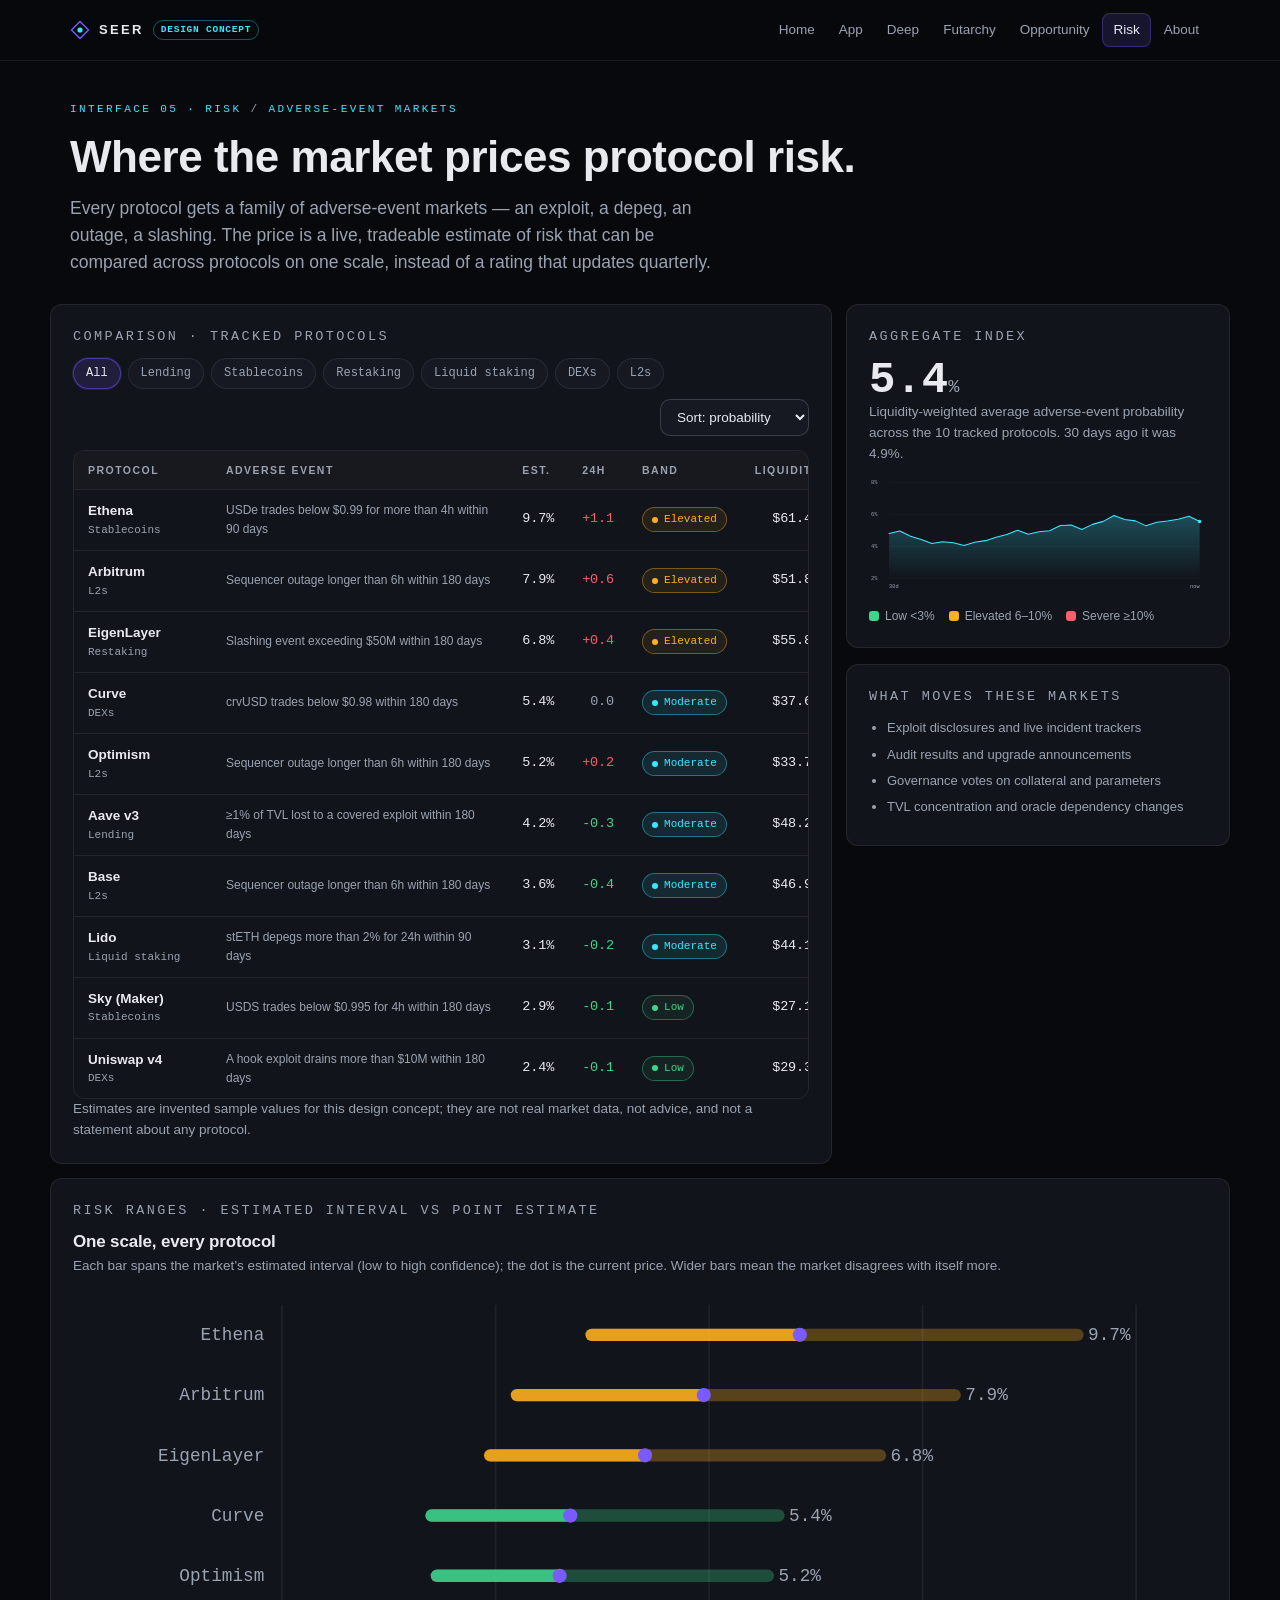
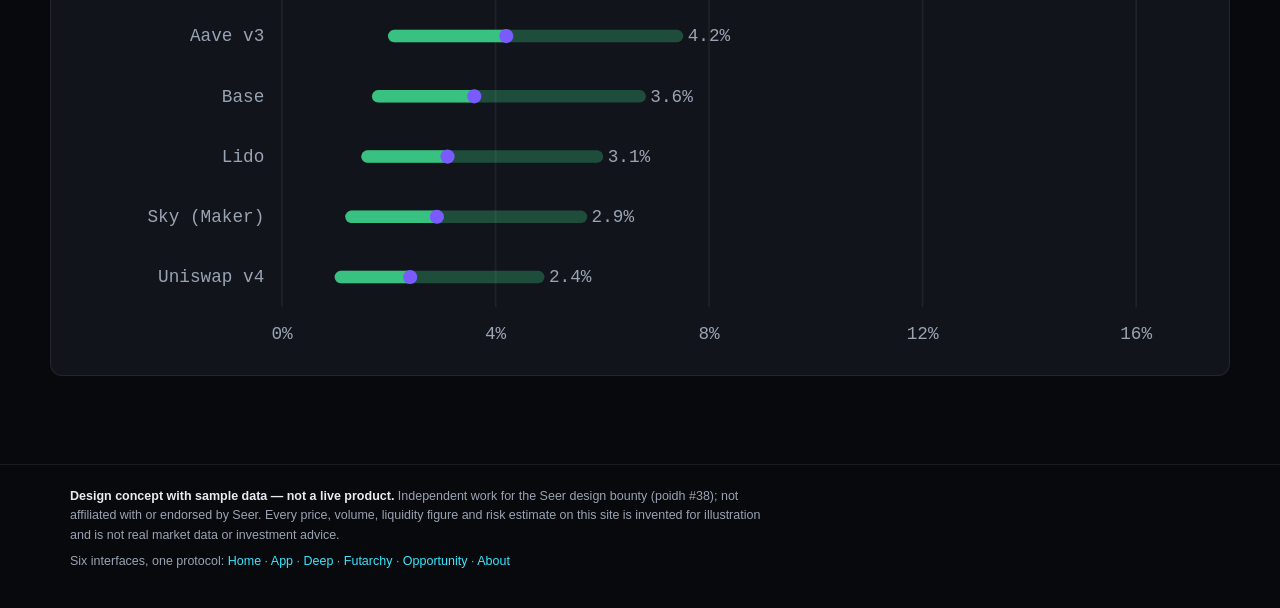
==== risk.html @ 9f6e5f10 "Seer: six connected interfaces plus index (design concept, sample data)" ====
<!DOCTYPE html>
<html lang="en">
<head>
<meta charset="utf-8">
<meta name="viewport" content="width=device-width, initial-scale=1">
<title>Seer Risk — where the market prices protocol risk</title>
<meta name="description" content="Design concept: risk markets across protocols — comparison table, risk ranges and a range chart. Sample data.">
<link rel="icon" href="favicon.svg" type="image/svg+xml">
<link rel="stylesheet" href="style.css">
</head>
<body>

<header class="site-header">
  <div class="wrap header-inner">
    <a class="brand" href="index.html" aria-label="Seer design concept — home">
      <svg width="20" height="20" viewBox="0 0 20 20" fill="none" aria-hidden="true">
        <path d="M10 1.5 18.5 10 10 18.5 1.5 10Z" stroke="#7A5BFF" stroke-width="1.4"/>
        <circle cx="10" cy="10" r="2.6" fill="#38E8FF"/>
      </svg>
      <span>SEER</span>
      <span class="brand-tag">design concept</span>
    </a>
    <nav class="site-nav" aria-label="Interfaces">
      <a href="index.html">Home</a>
      <a href="app.html">App</a>
      <a href="deep.html">Deep</a>
      <a href="futarchy.html">Futarchy</a>
      <a href="opportunity.html">Opportunity</a>
      <a href="risk.html" class="active">Risk</a>
      <a href="about.html">About</a>
    </nav>
  </div>
</header>

<main>
  <section class="page-head">
    <div class="wrap">
      <p class="kicker">Interface 05 · Risk <span class="sep">/</span> adverse-event markets</p>
      <h1>Where the market prices protocol risk.</h1>
      <p class="lead">Every protocol gets a family of adverse-event markets — an exploit, a
        depeg, an outage, a slashing. The price is a live, tradeable estimate of risk that can be
        compared across protocols on one scale, instead of a rating that updates quarterly.</p>
    </div>
  </section>

  <section class="wrap section" style="padding-top:20px">

    <div class="g12" style="align-items:start">
      <div class="col-8">
        <div class="card pad-lg">
          <p class="card-kicker">Comparison · tracked protocols</p>
          <div class="toolbar" style="grid-template-columns:1fr;gap:10px">
            <div style="display:flex;gap:10px;flex-wrap:wrap;align-items:center">
              <div class="chips" id="cats" role="group" aria-label="Category filter"></div>
              <select id="sort" aria-label="Sort protocols" style="margin-left:auto">
                <option value="p">Sort: probability</option>
                <option value="d">Sort: 24h change</option>
                <option value="liq">Sort: liquidity</option>
              </select>
            </div>
          </div>
          <div class="table-wrap">
            <table class="data" id="tbl" style="min-width:760px">
              <thead>
                <tr><th>Protocol</th><th>Adverse event</th><th class="right">Est.</th>
                  <th class="right">24h</th><th>Band</th><th class="right">Liquidity</th></tr>
              </thead>
              <tbody></tbody>
            </table>
          </div>
          <p class="tiny muted mt">Estimates are invented sample values for this design concept;
            they are not real market data, not advice, and not a statement about any protocol.</p>
        </div>
      </div>

      <div class="col-4">
        <div class="card pad-lg mb">
          <p class="card-kicker">Aggregate index</p>
          <div class="big-num">5.4<small>%</small></div>
          <p class="small muted mt">Liquidity-weighted average adverse-event probability across
            the 10 tracked protocols. 30 days ago it was 4.9%.</p>
          <svg class="chart" id="index" role="img" aria-label="Index, 30 days"></svg>
          <div class="legend mt">
            <span><i style="background:#3DD68C"></i>Low &lt;3%</span>
            <span><i style="background:#FFB020"></i>Elevated 6–10%</span>
            <span><i style="background:#FF5C6C"></i>Severe ≥10%</span>
          </div>
        </div>
        <div class="card pad-lg">
          <p class="card-kicker">What moves these markets</p>
          <ul class="small muted" style="padding-left:18px;margin:0">
            <li>Exploit disclosures and live incident trackers</li>
            <li>Audit results and upgrade announcements</li>
            <li>Governance votes on collateral and parameters</li>
            <li>TVL concentration and oracle dependency changes</li>
          </ul>
        </div>
      </div>

      <div class="col-12">
        <div class="card pad-lg">
          <p class="card-kicker">Risk ranges · estimated interval vs point estimate</p>
          <h3 style="margin-bottom:4px">One scale, every protocol</h3>
          <p class="small muted mb">Each bar spans the market&rsquo;s estimated interval (low to
            high confidence); the dot is the current price. Wider bars mean the market disagrees
            with itself more.</p>
          <svg class="chart" id="ranges" role="img" aria-label="Risk ranges by protocol"></svg>
        </div>
      </div>
    </div>

  </section>
</main>

<footer class="site-footer">
  <div class="wrap">
    <p class="foot-line"><strong>Design concept with sample data — not a live product.</strong>
      Independent work for the Seer design bounty (poidh #38); not affiliated with or endorsed by
      Seer. Every price, volume, liquidity figure and risk estimate on this site is invented for
      illustration and is not real market data or investment advice.</p>
    <p class="foot-line">Six interfaces, one protocol: <a href="index.html">Home</a> ·
      <a href="app.html">App</a> · <a href="deep.html">Deep</a> ·
      <a href="futarchy.html">Futarchy</a> · <a href="opportunity.html">Opportunity</a> ·
      <a href="about.html">About</a></p>
  </div>
</footer>

<script src="site.js"></script>
<script>
/* ---- invented sample estimates. Not real market data. ---- */
const PROTS = [
  { name:'Aave v3',    cat:'Lending',        ev:'≥1% of TVL lost to a covered exploit within 180 days', p:4.2, lo:2.1, hi:7.4,  d:-0.3, liq:48200 },
  { name:'Ethena',     cat:'Stablecoins',    ev:'USDe trades below $0.99 for more than 4h within 90 days', p:9.7, lo:5.8, hi:14.9, d:+1.1, liq:61400 },
  { name:'EigenLayer', cat:'Restaking',      ev:'Slashing event exceeding $50M within 180 days',        p:6.8, lo:3.9, hi:11.2, d:+0.4, liq:55800 },
  { name:'Lido',       cat:'Liquid staking', ev:'stETH depegs more than 2% for 24h within 90 days',      p:3.1, lo:1.6, hi:5.9,  d:-0.2, liq:44100 },
  { name:'Curve',      cat:'DEXs',           ev:'crvUSD trades below $0.98 within 180 days',            p:5.4, lo:2.8, hi:9.3,  d: 0.0, liq:37600 },
  { name:'Uniswap v4', cat:'DEXs',           ev:'A hook exploit drains more than $10M within 180 days',   p:2.4, lo:1.1, hi:4.8,  d:-0.1, liq:29300 },
  { name:'Arbitrum',   cat:'L2s',            ev:'Sequencer outage longer than 6h within 180 days',        p:7.9, lo:4.4, hi:12.6, d:+0.6, liq:51800 },
  { name:'Base',       cat:'L2s',            ev:'Sequencer outage longer than 6h within 180 days',        p:3.6, lo:1.8, hi:6.7,  d:-0.4, liq:46900 },
  { name:'Optimism',   cat:'L2s',            ev:'Sequencer outage longer than 6h within 180 days',        p:5.2, lo:2.9, hi:9.1,  d:+0.2, liq:33700 },
  { name:'Sky (Maker)',cat:'Stablecoins',    ev:'USDS trades below $0.995 for 4h within 180 days',        p:2.9, lo:1.3, hi:5.6,  d:-0.1, liq:27100 }
];

const S = { cat:'All', sort:'p' };

function bandOf(p){
  if (p < 3)  return ['Low', 'success'];
  if (p < 6)  return ['Moderate', 'cyan'];
  if (p < 10) return ['Elevated', 'warning'];
  return ['Severe', 'danger'];
}

const cats = ['All', ...new Set(PROTS.map(p => p.cat))];
$('#cats').innerHTML = cats.map(c => `<button class="chip${c === S.cat ? ' on' : ''}" data-cat="${c}">${c}</button>`).join('');
$('#cats').addEventListener('click', e => {
  const b = e.target.closest('.chip'); if (!b) return;
  S.cat = b.dataset.cat;
  $('#cats').querySelectorAll('.chip').forEach(x => x.classList.toggle('on', x === b));
  render();
});
$('#sort').addEventListener('change', e => { S.sort = e.target.value; render(); });

function render(){
  let list = PROTS.filter(p => S.cat === 'All' || p.cat === S.cat);
  list = list.slice().sort((a, b) =>
    S.sort === 'p' ? b.p - a.p : S.sort === 'd' ? (b.d - a.d) : b.liq - a.liq);
  /* innerHTML below interpolates only literals/numbers from this file. */
  $('#tbl tbody').innerHTML = list.map(p => {
    const [band, cls] = bandOf(p.p);
    return `
    <tr class="plain">
      <td><div class="q" style="min-width:110px">${p.name}</div><div class="id">${p.cat}</div></td>
      <td class="tiny muted" style="min-width:240px">${p.ev}</td>
      <td class="right num">${p.p.toFixed(1)}%</td>
      <td class="right num ${p.d > 0 ? 'down' : p.d < 0 ? 'up' : 'muted'}">${p.d > 0 ? '+' : ''}${p.d.toFixed(1)}</td>
      <td><span class="pill ${cls}"><span class="dot"></span>${band}</span></td>
      <td class="right num">${fmtUsd(p.liq)}</td>
    </tr>`; }).join('');
  rangePlot($('#ranges'), list, 16);
}

/* index sparkline: invented 30-day series */
priceChart($('#index'), walk(777, 30, 4.9, 0.35, 0.017), { cyan:true, gradId:'gIdx', x0:'30d', x1:'now' });

render();
</script>
</body>
</html>
---- style.css ----
/* ============================================================
   Seer — six connected interfaces · one shared stylesheet
   Independent design concept for the Seer design bounty (poidh #38).
   No webfonts, no CDNs, no trackers, no build step.
   Palette: bg #08090C · surface #12141B · violet #7A5BFF · cyan #38E8FF
   ============================================================ */

*,*::before,*::after{ box-sizing:border-box; }

:root{
  --bg:#08090C;
  --surface:#12141B;
  --surface-2:#161922;
  --surface-3:#1B1F2A;
  --border:rgba(255,255,255,.08);
  --border-strong:rgba(255,255,255,.16);
  --violet:#7A5BFF;
  --violet-dim:rgba(122,91,255,.14);
  --cyan:#38E8FF;
  --cyan-dim:rgba(56,232,255,.10);
  --success:#3DD68C;
  --warning:#FFB020;
  --danger:#FF5C6C;
  --text:#E8EAF0;
  --muted:#9AA3B2;
  --radius:12px;
  --mono:ui-monospace,SFMono-Regular,"SF Mono",Menlo,Consolas,"Liberation Mono",monospace;
  --sans:-apple-system,BlinkMacSystemFont,"Segoe UI",Roboto,Ubuntu,"Helvetica Neue",Arial,sans-serif;
  --maxw:1180px;
}

html{ -webkit-text-size-adjust:100%; }
body{
  margin:0; background:var(--bg); color:var(--text);
  font-family:var(--sans); font-size:15px; line-height:1.55;
  -webkit-font-smoothing:antialiased; text-rendering:optimizeLegibility;
}
::selection{ background:rgba(122,91,255,.35); }

a{ color:var(--cyan); text-decoration:none; }
a:hover{ text-decoration:underline; text-underline-offset:3px; }
a:focus-visible,button:focus-visible,input:focus-visible,select:focus-visible{
  outline:2px solid var(--violet); outline-offset:2px; border-radius:6px;
}

h1,h2,h3,h4{ margin:0 0 12px; font-weight:650; letter-spacing:-.01em; line-height:1.15; }
h1{ font-size:clamp(28px,4.6vw,44px); }
h2{ font-size:clamp(20px,2.8vw,26px); }
h3{ font-size:17px; }
p{ margin:0 0 12px; }
ul{ margin:0 0 12px; padding-left:20px; }
li{ margin:0 0 6px; }

.wrap{ width:100%; max-width:var(--maxw); margin:0 auto; padding:0 20px; }
.muted{ color:var(--muted); }
.num{ font-family:var(--mono); font-variant-numeric:tabular-nums; letter-spacing:-.01em; }
.up{ color:var(--success); } .down{ color:var(--danger); }
.tiny{ font-size:12px; } .small{ font-size:13px; }
.center{ text-align:center; } .right{ text-align:right; }
.mt{ margin-top:16px; } .mt-lg{ margin-top:28px; } .mb{ margin-bottom:16px; }

/* ---------- header ---------- */
.site-header{ position:sticky; top:0; z-index:50; background:rgba(8,9,12,.86); -webkit-backdrop-filter:blur(10px); backdrop-filter:blur(10px); border-bottom:1px solid var(--border); }
.header-inner{ display:flex; align-items:center; gap:14px; min-height:60px; }
.brand{ display:flex; align-items:center; gap:9px; color:var(--text); font-weight:700; letter-spacing:.18em; font-size:13px; text-decoration:none; white-space:nowrap; }
.brand:hover{ text-decoration:none; }
.brand svg{ display:block; }
.brand-tag{ font-family:var(--mono); font-size:9.5px; letter-spacing:.08em; text-transform:uppercase; color:var(--cyan); border:1px solid rgba(56,232,255,.35); border-radius:999px; padding:2px 7px; }
.site-nav{ display:flex; gap:2px; margin-left:auto; overflow-x:auto; scrollbar-width:none; -ms-overflow-style:none; }
.site-nav::-webkit-scrollbar{ display:none; }
.site-nav a{ color:var(--muted); font-size:13.5px; padding:7px 11px; border-radius:8px; text-decoration:none; white-space:nowrap; }
.site-nav a:hover{ color:var(--text); background:rgba(255,255,255,.05); text-decoration:none; }
.site-nav a.active{ color:var(--text); background:var(--violet-dim); box-shadow:inset 0 0 0 1px rgba(122,91,255,.35); }

/* ---------- footer ---------- */
.site-footer{ margin-top:56px; border-top:1px solid var(--border); padding:22px 0 30px; }
.site-footer .foot-line{ margin:0 0 7px; font-size:12.5px; color:var(--muted); max-width:100ch; }
.site-footer strong{ color:var(--text); font-weight:600; }

/* ---------- hero / page head ---------- */
.hero{ position:relative; overflow:hidden; padding:52px 0 36px; }
.hero::before{ content:""; position:absolute; inset:-38% -18% auto -18%; height:430px; pointer-events:none;
  background:radial-gradient(52% 60% at 26% 22%, rgba(122,91,255,.20), transparent 70%),
             radial-gradient(42% 52% at 80% 0%, rgba(56,232,255,.09), transparent 70%); }
.hero > *{ position:relative; }
.kicker{ font-family:var(--mono); font-size:11px; letter-spacing:.22em; text-transform:uppercase; color:var(--cyan); margin-bottom:14px; }
.kicker .sep{ color:var(--muted); }
.lead{ font-size:clamp(15px,1.6vw,17.5px); color:var(--muted); max-width:66ch; }
.hero-actions{ display:flex; flex-wrap:wrap; gap:10px; margin-top:22px; }

.page-head{ padding:40px 0 8px; }
.page-head .lead{ margin-bottom:0; }

.section{ padding:32px 0; }
.section-head{ margin-bottom:18px; }
.section-head h2{ margin-bottom:6px; }
.section-head .sub{ color:var(--muted); font-size:14px; max-width:70ch; }

/* ---------- buttons & chips ---------- */
.btn{ display:inline-flex; align-items:center; gap:8px; font:inherit; font-size:14px; font-weight:600;
  color:var(--text); background:var(--surface-2); border:1px solid var(--border-strong); border-radius:10px;
  padding:10px 16px; cursor:pointer; text-decoration:none;
  transition:background .15s ease,border-color .15s ease,transform .1s ease; }
.btn:hover{ background:var(--surface-3); text-decoration:none; }
.btn:active{ transform:translateY(1px); }
.btn.primary{ background:linear-gradient(180deg,rgba(122,91,255,.95),rgba(108,78,238,.92)); border-color:rgba(122,91,255,.7);
  box-shadow:0 10px 28px -14px rgba(122,91,255,.75); }
.btn.primary:hover{ background:linear-gradient(180deg,#8a6fff,#7A5BFF); }
.btn.ghost{ background:transparent; }
.btn.sm{ font-size:12.5px; padding:6px 12px; border-radius:8px; }

.chips{ display:flex; flex-wrap:wrap; gap:7px; }
.chip{ font:inherit; font-family:var(--mono); font-size:12px; color:var(--muted); background:var(--surface-2);
  border:1px solid var(--border); border-radius:999px; padding:5px 12px; cursor:pointer;
  transition:color .12s ease,border-color .12s ease,background .12s ease; }
.chip:hover{ color:var(--text); border-color:var(--border-strong); }
.chip.on{ color:var(--text); background:var(--violet-dim); border-color:rgba(122,91,255,.5); box-shadow:0 0 0 1px rgba(122,91,255,.18); }

/* ---------- cards ---------- */
.card{ background:var(--surface); border:1px solid var(--border); border-radius:var(--radius); padding:18px; }
.card.pad-lg{ padding:22px; }
.card-hover{ transition:border-color .15s ease,transform .15s ease,box-shadow .15s ease; }
.card-hover:hover{ border-color:rgba(122,91,255,.45); transform:translateY(-2px); box-shadow:0 16px 36px -24px rgba(122,91,255,.6); }
.card-link{ display:block; color:inherit; text-decoration:none; height:100%; }
.card-link:hover{ text-decoration:none; }
.card-kicker{ font-family:var(--mono); font-size:10.5px; letter-spacing:.18em; text-transform:uppercase; color:var(--muted); margin-bottom:8px; display:flex; align-items:center; gap:8px; }
.card-title{ font-size:16px; font-weight:650; margin:0 0 6px; }
.card p{ margin:0 0 10px; color:var(--muted); font-size:13.5px; }
.card p:last-child{ margin-bottom:0; }
.card-cta{ font-size:13px; color:var(--cyan); font-weight:600; }
.icon-chip{ width:34px; height:34px; border-radius:9px; display:inline-flex; align-items:center; justify-content:center;
  background:var(--violet-dim); box-shadow:inset 0 0 0 1px rgba(122,91,255,.35); margin-bottom:12px; }
.icon-chip.cyan{ background:var(--cyan-dim); box-shadow:inset 0 0 0 1px rgba(56,232,255,.35); }
.icon-chip svg{ display:block; }

/* ---------- grid ---------- */
.g12{ display:grid; grid-template-columns:repeat(12,minmax(0,1fr)); gap:14px; }
.col-3,.col-4,.col-5,.col-6,.col-7,.col-8,.col-9,.col-12{ grid-column:span 12; }
@media(min-width:720px){
  .col-3{grid-column:span 6}.col-4{grid-column:span 6}.col-5{grid-column:span 6}.col-6{grid-column:span 6}
  .col-7{grid-column:span 12}.col-8{grid-column:span 12}.col-9{grid-column:span 12}
}
@media(min-width:1024px){
  .col-3{grid-column:span 3}.col-4{grid-column:span 4}.col-5{grid-column:span 5}
  .col-6{grid-column:span 6}.col-7{grid-column:span 7}.col-8{grid-column:span 8}.col-9{grid-column:span 9}
}

/* ---------- stats ---------- */
.stats{ display:grid; grid-template-columns:repeat(2,1fr); gap:12px; }
@media(min-width:720px){ .stats{ grid-template-columns:repeat(4,1fr); } }
.stat{ background:var(--surface); border:1px solid var(--border); border-radius:var(--radius); padding:16px; }
.stat-val{ font-family:var(--mono); font-size:clamp(20px,2.6vw,26px); font-weight:600; }
.stat-label{ font-size:12px; color:var(--muted); margin-top:4px; }
.stat-delta{ font-family:var(--mono); font-size:11.5px; margin-top:6px; }

/* ---------- pills ---------- */
.pill{ display:inline-flex; align-items:center; gap:6px; font-family:var(--mono); font-size:11px;
  padding:3px 9px; border-radius:999px; border:1px solid var(--border-strong); color:var(--muted);
  background:var(--surface-2); white-space:nowrap; }
.pill.success{ color:var(--success); border-color:rgba(61,214,140,.4); background:rgba(61,214,140,.08); }
.pill.warning{ color:var(--warning); border-color:rgba(255,176,32,.4); background:rgba(255,176,32,.08); }
.pill.danger{ color:var(--danger); border-color:rgba(255,92,108,.4); background:rgba(255,92,108,.08); }
.pill.violet{ color:#B9A8FF; border-color:rgba(122,91,255,.45); background:var(--violet-dim); }
.pill.cyan{ color:var(--cyan); border-color:rgba(56,232,255,.4); background:var(--cyan-dim); }
.dot{ width:6px; height:6px; border-radius:50%; background:currentColor; display:inline-block; }

/* ---------- tables ---------- */
.table-wrap{ overflow-x:auto; border:1px solid var(--border); border-radius:var(--radius); background:var(--surface); }
table.data{ width:100%; border-collapse:collapse; font-size:13.5px; min-width:660px; }
table.data th{ text-align:left; font-size:10.5px; letter-spacing:.14em; text-transform:uppercase; color:var(--muted);
  font-weight:600; padding:11px 14px; border-bottom:1px solid var(--border); background:rgba(255,255,255,.02); white-space:nowrap; }
table.data td{ padding:11px 14px; border-bottom:1px solid var(--border); vertical-align:middle; }
table.data tbody tr:last-child td{ border-bottom:none; }
table.data tbody tr{ cursor:pointer; transition:background .12s ease; }
table.data tbody tr:hover{ background:rgba(255,255,255,.03); }
table.data tbody tr.sel{ background:var(--violet-dim); box-shadow:inset 2px 0 0 var(--violet); }
table.data tbody tr.plain{ cursor:default; }
table.data tbody tr.cut td{ border-top:1px dashed rgba(56,232,255,.55); }
table.data .q{ color:var(--text); font-weight:550; min-width:260px; }
table.data .id{ font-family:var(--mono); font-size:11px; color:var(--muted); }

/* ---------- bars ---------- */
.bar-row{ display:grid; grid-template-columns:minmax(120px,1.4fr) 1fr minmax(64px,auto); gap:12px; align-items:center; padding:9px 0; border-bottom:1px solid var(--border); }
.bar-row:last-child{ border-bottom:none; }
.bar-label{ font-size:13px; color:var(--text); }
.bar-sub{ font-size:11.5px; color:var(--muted); font-family:var(--mono); }
.bar-track{ position:relative; height:9px; border-radius:999px; background:rgba(255,255,255,.05); overflow:hidden; }
.bar-fill{ position:absolute; inset:0 auto 0 0; width:0%; border-radius:999px;
  background:linear-gradient(90deg,rgba(122,91,255,.9),rgba(56,232,255,.75)); transition:width .5s ease; }
.bar-fill.warn{ background:linear-gradient(90deg,rgba(255,176,32,.85),rgba(255,92,108,.8)); }
.bar-fill.ok{ background:linear-gradient(90deg,rgba(61,214,140,.9),rgba(56,232,255,.6)); }
.bar-val{ font-family:var(--mono); font-size:13px; text-align:right; }

/* ---------- tabs ---------- */
.tabs{ display:flex; gap:4px; border-bottom:1px solid var(--border); margin:14px 0 12px; }
.tab{ font:inherit; font-size:13px; color:var(--muted); background:transparent; border:none; border-bottom:2px solid transparent;
  padding:8px 10px; cursor:pointer; }
.tab:hover{ color:var(--text); }
.tab[aria-selected="true"]{ color:var(--text); border-bottom-color:var(--violet); }

/* ---------- order book ---------- */
.ob{ font-size:12.5px; }
.ob-head,.ob-row{ display:grid; grid-template-columns:1fr 1fr 1fr; gap:8px; padding:5px 10px; border-radius:6px; }
.ob-head{ font-size:10px; letter-spacing:.14em; text-transform:uppercase; color:var(--muted); padding-bottom:8px; }
.ob-row{ position:relative; font-family:var(--mono); }
.ob-row > span{ position:relative; z-index:1; }
.ob-row .sz{ text-align:right; color:var(--muted); }
.ob-row .px{ text-align:center; }
.ob-bar{ position:absolute; top:1px; bottom:1px; right:0; border-radius:4px; z-index:0; }
.ob-ask .ob-bar{ background:rgba(255,92,108,.12); }
.ob-bid .ob-bar{ background:rgba(61,214,140,.12); }
.ob-mid{ display:flex; align-items:center; justify-content:space-between; padding:8px 10px; margin:6px 0;
  border-top:1px solid var(--border); border-bottom:1px solid var(--border); font-family:var(--mono); font-size:12.5px; }

/* ---------- charts (inline SVG) ---------- */
.chart{ width:100%; height:auto; display:block; }
.chart .grid-line{ stroke:rgba(255,255,255,.06); stroke-width:1; }
.chart .axis-text{ fill:#9AA3B2; font-size:10px; font-family:var(--mono); }
.chart .line{ fill:none; stroke:var(--violet); stroke-width:2; stroke-linejoin:round; stroke-linecap:round; }
.chart .line.cyan{ stroke:var(--cyan); }
.chart .line.dim{ stroke:rgba(154,163,178,.5); stroke-dasharray:4 4; }
.chart .area{ opacity:.9; }
.chart .dot{ fill:var(--violet); }
.chart .dot.cyan{ fill:var(--cyan); }
.chart .ref{ stroke:rgba(56,232,255,.5); stroke-dasharray:5 4; stroke-width:1; }
.chart .range{ stroke-width:7; stroke-linecap:round; opacity:.85; }
.chart .range.lo{ stroke:var(--success); }
.chart .range.mid{ stroke:var(--warning); }
.chart .range.hi{ stroke:var(--danger); }

/* ---------- callouts / notes ---------- */
.note{ border:1px solid rgba(56,232,255,.28); background:rgba(56,232,255,.05); border-radius:var(--radius);
  padding:14px 16px; font-size:13px; color:var(--muted); }
.note strong{ color:var(--text); }
.note.violet{ border-color:rgba(122,91,255,.35); background:rgba(122,91,255,.06); }
.note.warn{ border-color:rgba(255,176,32,.35); background:rgba(255,176,32,.05); }

/* ---------- misc ---------- */
.grid-tiles{ display:grid; grid-template-columns:repeat(auto-fill,minmax(34px,1fr)); gap:5px; }
.tile{ aspect-ratio:1/1; border-radius:6px; background:rgba(122,91,255,.12); border:1px solid var(--border); position:relative; }
.tile span{ position:absolute; inset:0; display:flex; align-items:center; justify-content:center; font-family:var(--mono); font-size:9px; color:rgba(232,234,240,.75); }
.steps{ display:grid; gap:12px; grid-template-columns:1fr; counter-reset:step; }
@media(min-width:720px){ .steps{ grid-template-columns:repeat(3,1fr); } }
.step{ background:var(--surface); border:1px solid var(--border); border-radius:var(--radius); padding:18px; }
.step-n{ font-family:var(--mono); font-size:11px; color:var(--cyan); letter-spacing:.2em; }
.step h3{ margin:8px 0 6px; font-size:15px; }
.step p{ margin:0; color:var(--muted); font-size:13.5px; }
.kv{ display:grid; grid-template-columns:auto 1fr; gap:6px 16px; font-size:13.5px; }
.kv dt{ color:var(--muted); font-size:12px; letter-spacing:.06em; text-transform:uppercase; padding-top:2px; }
.kv dd{ margin:0; font-family:var(--mono); }
.big-num{ font-family:var(--mono); font-size:clamp(30px,5vw,44px); font-weight:650; line-height:1; }
.big-num small{ font-size:.42em; color:var(--muted); font-weight:500; }
.split{ display:grid; gap:14px; grid-template-columns:1fr; }
@media(min-width:900px){ .split{ grid-template-columns:1.6fr 1fr; } .split.rev{ grid-template-columns:1fr 1.6fr; } }
.sticky{ position:sticky; top:76px; }
.legend{ display:flex; gap:14px; flex-wrap:wrap; font-size:12px; color:var(--muted); }
.legend i{ display:inline-block; width:10px; height:10px; border-radius:3px; margin-right:6px; vertical-align:-1px; }
.hr{ border:none; border-top:1px solid var(--border); margin:22px 0; }
.toolbar{ display:grid; gap:10px; margin-bottom:14px; }
@media(min-width:860px){ .toolbar{ grid-template-columns:minmax(220px,1fr) auto auto; align-items:center; } }
input[type=search],select{ font:inherit; font-size:13.5px; color:var(--text); background:var(--surface-2);
  border:1px solid var(--border-strong); border-radius:10px; padding:9px 12px; }
input[type=search]{ width:100%; }
input[type=search]::placeholder{ color:var(--muted); }
.result-count{ font-family:var(--mono); font-size:12px; color:var(--muted); }

@media (prefers-reduced-motion: reduce){
  *{ transition:none !important; animation:none !important; }
  html{ scroll-behavior:auto; }
}
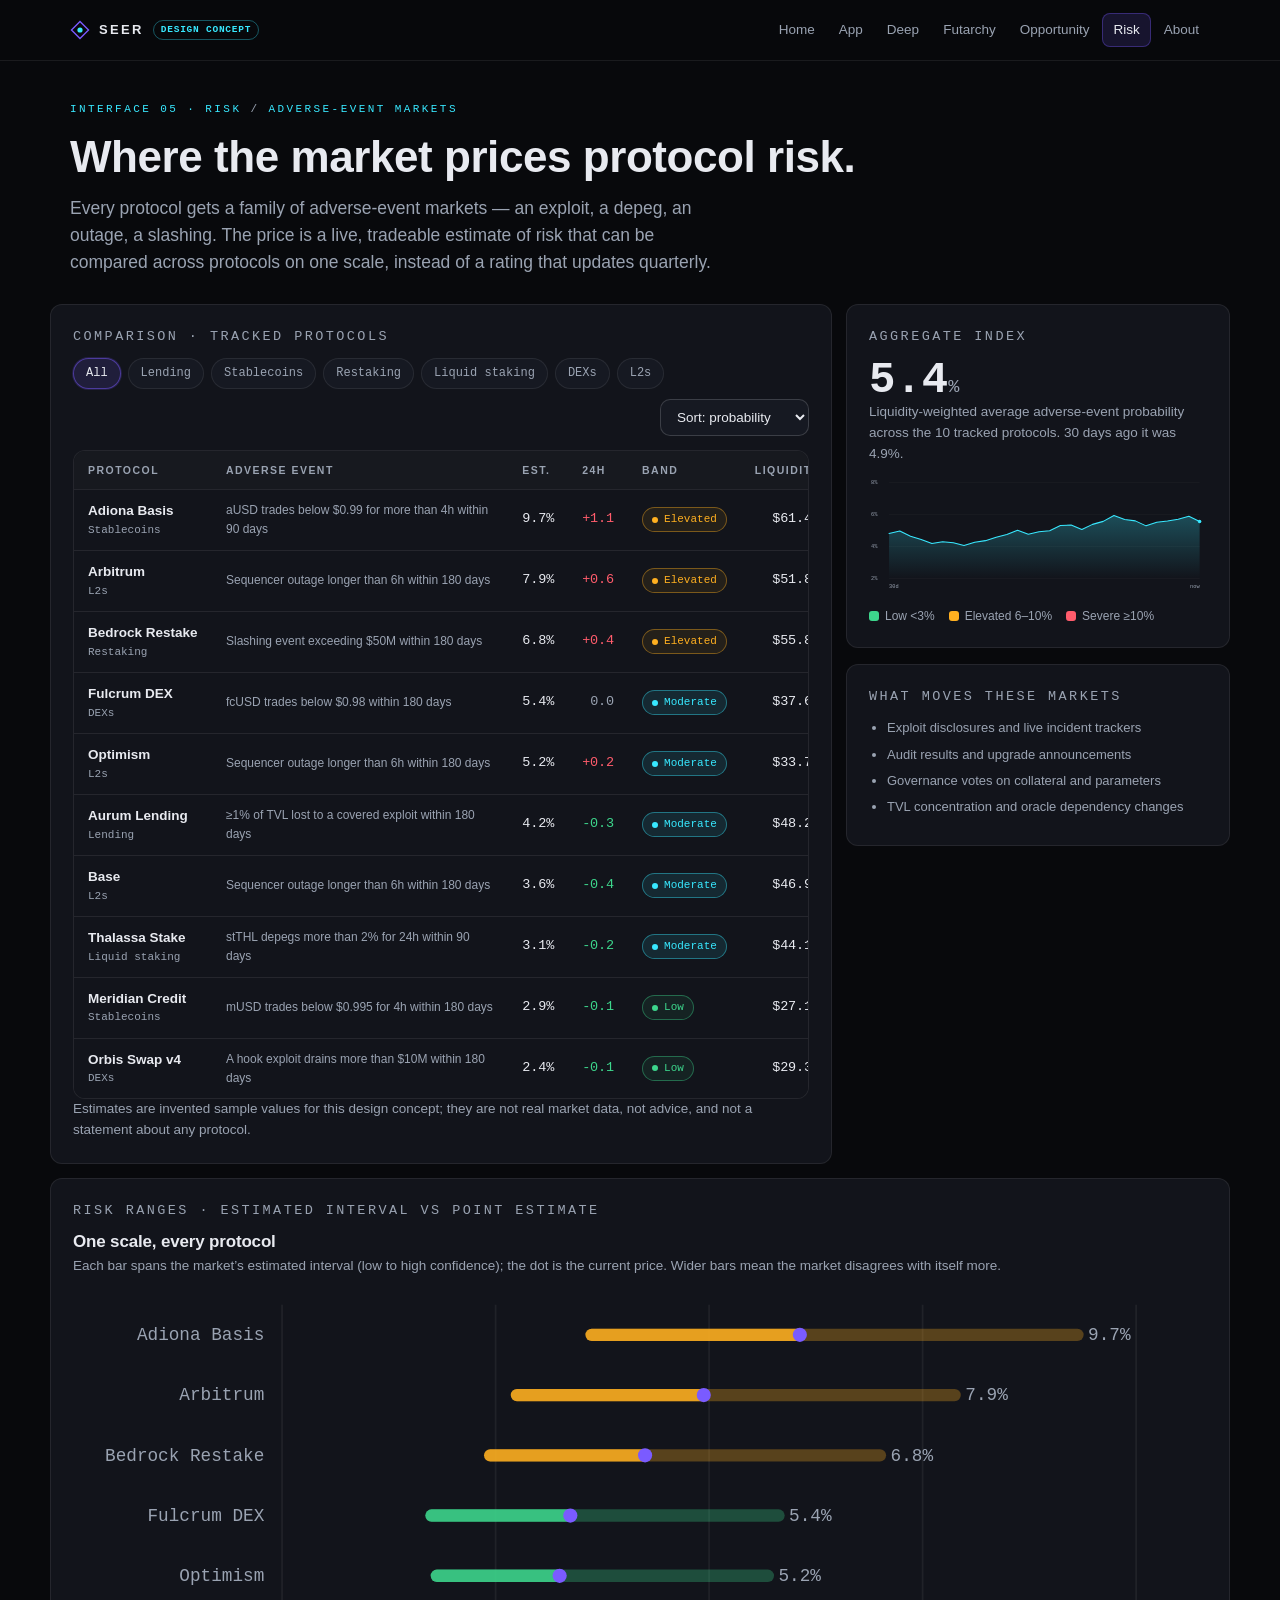
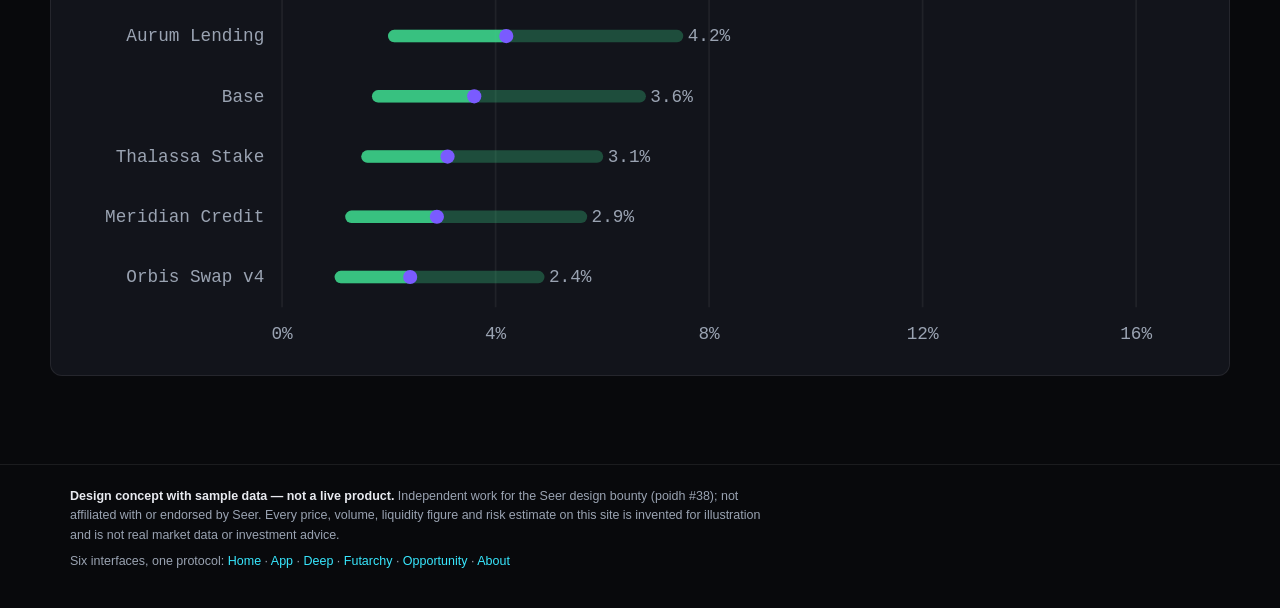
==== commit 4e6023d9: "Risk demo: replace real protocol names with clearly fictional sample names" ====
--- a/risk.html
+++ b/risk.html
@@ -112,7 +112,7 @@
   </section>
 </main>
 
-<footer class="site-footer">
+<footer data-sample="1" class="site-footer">
   <div class="wrap">
     <p class="foot-line"><strong>Design concept with sample data — not a live product.</strong>
       Independent work for the Seer design bounty (poidh #38); not affiliated with or endorsed by
@@ -129,16 +129,16 @@
 <script>
 /* ---- invented sample estimates. Not real market data. ---- */
 const PROTS = [
-  { name:'Aave v3',    cat:'Lending',        ev:'≥1% of TVL lost to a covered exploit within 180 days', p:4.2, lo:2.1, hi:7.4,  d:-0.3, liq:48200 },
-  { name:'Ethena',     cat:'Stablecoins',    ev:'USDe trades below $0.99 for more than 4h within 90 days', p:9.7, lo:5.8, hi:14.9, d:+1.1, liq:61400 },
-  { name:'EigenLayer', cat:'Restaking',      ev:'Slashing event exceeding $50M within 180 days',        p:6.8, lo:3.9, hi:11.2, d:+0.4, liq:55800 },
-  { name:'Lido',       cat:'Liquid staking', ev:'stETH depegs more than 2% for 24h within 90 days',      p:3.1, lo:1.6, hi:5.9,  d:-0.2, liq:44100 },
-  { name:'Curve',      cat:'DEXs',           ev:'crvUSD trades below $0.98 within 180 days',            p:5.4, lo:2.8, hi:9.3,  d: 0.0, liq:37600 },
-  { name:'Uniswap v4', cat:'DEXs',           ev:'A hook exploit drains more than $10M within 180 days',   p:2.4, lo:1.1, hi:4.8,  d:-0.1, liq:29300 },
+  { name:'Aurum Lending',    cat:'Lending',        ev:'≥1% of TVL lost to a covered exploit within 180 days', p:4.2, lo:2.1, hi:7.4,  d:-0.3, liq:48200 },
+  { name:'Adiona Basis',     cat:'Stablecoins',    ev:'aUSD trades below $0.99 for more than 4h within 90 days', p:9.7, lo:5.8, hi:14.9, d:+1.1, liq:61400 },
+  { name:'Bedrock Restake', cat:'Restaking',      ev:'Slashing event exceeding $50M within 180 days',        p:6.8, lo:3.9, hi:11.2, d:+0.4, liq:55800 },
+  { name:'Thalassa Stake',       cat:'Liquid staking', ev:'stTHL depegs more than 2% for 24h within 90 days',      p:3.1, lo:1.6, hi:5.9,  d:-0.2, liq:44100 },
+  { name:'Fulcrum DEX',      cat:'DEXs',           ev:'fcUSD trades below $0.98 within 180 days',            p:5.4, lo:2.8, hi:9.3,  d: 0.0, liq:37600 },
+  { name:'Orbis Swap v4', cat:'DEXs',           ev:'A hook exploit drains more than $10M within 180 days',   p:2.4, lo:1.1, hi:4.8,  d:-0.1, liq:29300 },
   { name:'Arbitrum',   cat:'L2s',            ev:'Sequencer outage longer than 6h within 180 days',        p:7.9, lo:4.4, hi:12.6, d:+0.6, liq:51800 },
   { name:'Base',       cat:'L2s',            ev:'Sequencer outage longer than 6h within 180 days',        p:3.6, lo:1.8, hi:6.7,  d:-0.4, liq:46900 },
   { name:'Optimism',   cat:'L2s',            ev:'Sequencer outage longer than 6h within 180 days',        p:5.2, lo:2.9, hi:9.1,  d:+0.2, liq:33700 },
-  { name:'Sky (Maker)',cat:'Stablecoins',    ev:'USDS trades below $0.995 for 4h within 180 days',        p:2.9, lo:1.3, hi:5.6,  d:-0.1, liq:27100 }
+  { name:'Meridian Credit',cat:'Stablecoins',    ev:'mUSD trades below $0.995 for 4h within 180 days',        p:2.9, lo:1.3, hi:5.6,  d:-0.1, liq:27100 }
 ];
 
 const S = { cat:'All', sort:'p' };
